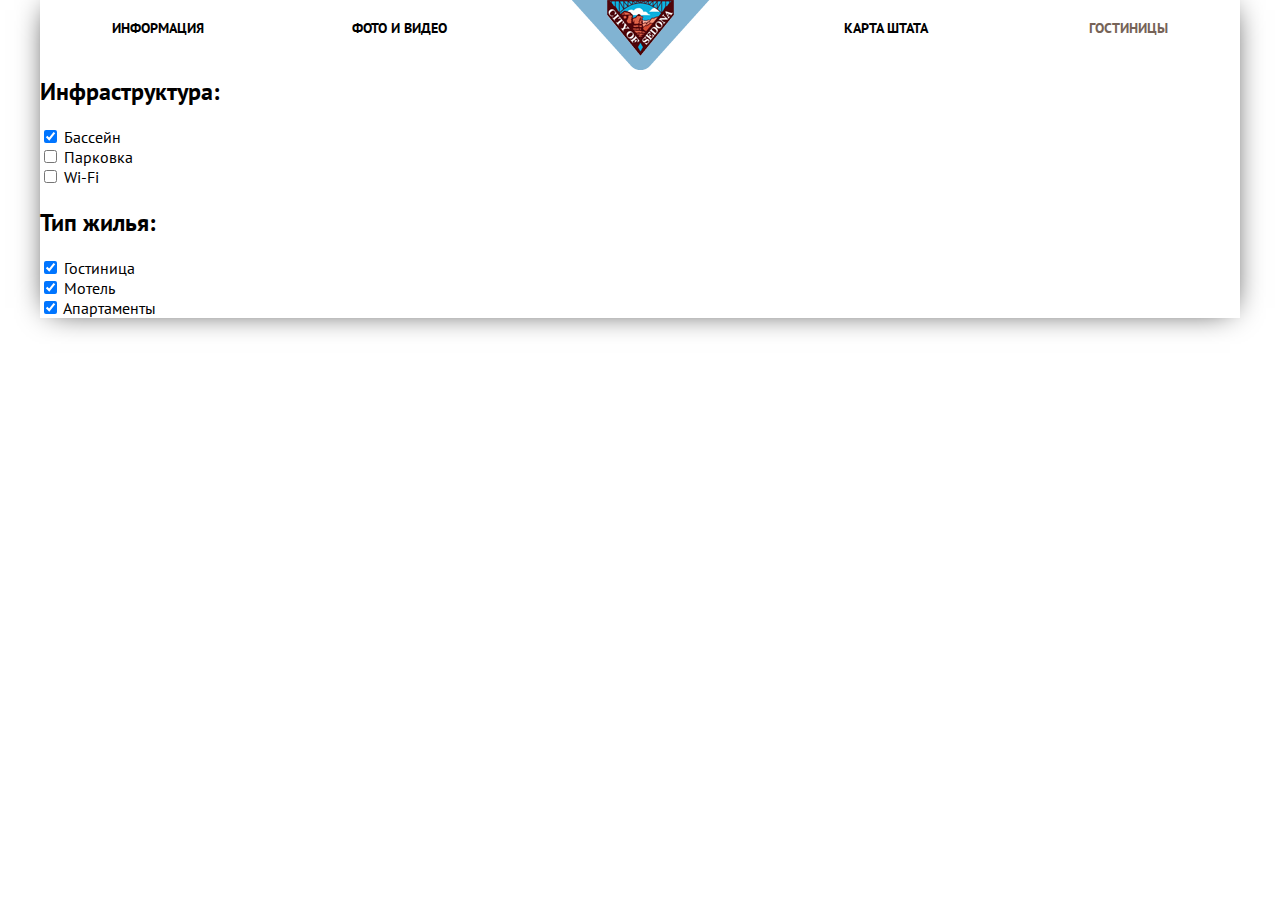
==== catalog.html @ 259949f2 "Начал разметку catalog.html" ====
<!DOCTYPE html>
<html lang="ru">
  <head>
    <meta charset="utf-8">
    <title>HTML Academy: Седона - Каталог</title>
    <link href="https://fonts.googleapis.com/css?family=PT+Sans:400,700&amp;subset=cyrillic" rel="stylesheet">
    <link href="css/style.css" rel="stylesheet">
  </head>
  <body>
    <header class="main-header">
      <a href="index.html"><img class="logo" src="img/logo.png" width="138" height="70"></a>
      <nav class="main-nav">
        <ul>
          <li>
            <a href="#">Информация</a>
          </li>
          <li>
            <a href="#">Фото и видео</a>
          </li>
          <li>
            <a href="#">Карта штата</a>
          </li>
          <li>
            <a class="current-menu-item">Гостиницы</a>
          </li>
        </ul>
      </nav>
    </header>
    <main>
      <form class="filter-block">
        <div class="filter-infrastructure">
          <h2>Инфраструктура:</h2>
          <div class="filter-item">
            <input class="filter-checkbox" type="checkbox" name="pool" id="filter-chbox-1" checked>
            <label for="filter-chbox-1">Бассейн</label>
          </div>
          <div class="filter-item">
            <input class="filter-checkbox" type="checkbox" name="parking" id="filter-chbox-2">
            <label for="filter-chbox-2">Парковка</label>
          </div>
          <div class="filter-item">
            <input class="filter-checkbox" type="checkbox" name="wi-fi" id="filter-chbox-3">
            <label for="filter-chbox-1">Wi-Fi</label>
          </div>
        </div>
        <div class="filter-type-of-hotel">
          <h2>Тип жилья:</h2>
          <div class="filter-item">
            <input class="filter-checkbox" type="checkbox" name="hotel" id="filter-chbox-4" checked>
            <label for="filter-chbox-4">Гостиница</label>
          </div>
          <div class="filter-item">
            <input class="filter-checkbox" type="checkbox" name="motel" id="filter-chbox-5" checked>
            <label for="filter-chbox-5">Мотель</label>
          </div>
          <div class="filter-item">
            <input class="filter-checkbox" type="checkbox" name="apartments" id="filter-chbox-6" checked>
            <label for="filter-chbox-6">Апартаменты</label>
          </div>
        </div>
      </form>
    </main>
  </body>
</html>
---- css/style.css ----
body {
  width: 1200px;
  margin: 0 auto;
  box-shadow: 0 0 30px -10px black;
  font-family: PT Sans, Arial, sans-serif;
  position: relative;
}

.main-header {
  position: relative;
}

.logo {
  position: absolute;
  z-index: 1000;
  left: 50%;
  margin-left: -68px;
}

.main-nav ul {
  width: 1056px;
  margin: 0 auto;
  padding: 0;
  list-style: none;
  font-size: 0;
}

.main-nav li {
  display: inline-block;
  padding-top: 15px;
  padding-bottom: 15px;
  width: 240px;
  font-size: 14px;
  line-height: 26px;
  text-transform: uppercase;
  color: black;
  font-weight: bold;
  text-align: left;
}

.main-nav li:nth-child(2) {
  margin-right: 96px;
}

.main-nav li:nth-child(3),
.main-nav li:last-child {
  text-align: right;
}

.main-nav a {
  text-decoration: none;
  color: black;
}

.main-nav a:hover {
  color: #81b3d2;
}

.main-nav a:active {
  color: rgba(0,0,0,0.3);
}

.landscape-block {
  position: relative;
  width: 1200px;
  height: 508px;
  background: url(../img/landscape.jpg) no-repeat center;
  margin-bottom: 62px;
}

.landscape-block::after {
  content: "";
  position: absolute;
  top: 452px;
  width: 1200px;
  height: 57px;
  background: url(../img/landscape-footer.png) no-repeat center;
}

.phrase-first-part {
  position: absolute;
  left: 506px;
  top: 76px;
  display: block;
  width: 188px;
  height: 45px;
  background: url(../img/welcome.png) no-repeat center;
  font-size: 0;
}

.phrase-second-part {
  position: absolute;
  left: 472px;
  top: 133px;
  display: block;
  width: 256px;
  height: 30px;
  background: url(../img/to-the-gorgeous.png) no-repeat center;
  font-size: 0;
}

.landscape-name {
  position: absolute;
  left: 371px;
  top: 215px;
  width: 458px;
  height: 78px;
  background: url(../img/sedona.png) no-repeat center;
  font-size: 0;
}

.slogan {
  position: absolute;
  left: 452px;
  top: 349px;
  width: 296px;
  height: 80px;
  background: url(../img/slogan.png) no-repeat center;
  font-size: 0;
}

.place-discr {
  width: 455px;
  margin: 0;
  margin-left: 380px;
  margin-bottom: 26px;
  padding: 0;
  font-size: 21px;
  line-height: 26px;
  font-weight: 700;
  text-align: center;
  text-transform: uppercase;
}

.start-of-description {
  width: 493px;
  margin: 0;
  margin-left: 360px;
  margin-bottom: 50px;
  padding: 0;
  font-size: 14px;
  line-height: 26px;
  font-weight: 400;
  text-align: center;
  text-transform: uppercase;
  color: #333333;
}

.advantages {
  font-size: 0;
  margin-bottom: 53px;
}

.advantages-item {
  width: 400px;
  display: inline-block;
  vertical-align: middle;
  background-color: #eeeeee;
  min-height: 256px;
}

.advantages-item:first-child,
.advantages-item:nth-child(2) {
  width: 1200px;
}

.advantages-item-wrapper {
  display: inline-block;
  width: 400px;
  height: 256px;
  background-color: #81b3d2;
  vertical-align: top;
  color: #ffffff;
}

.advantages-item-title {
  width: 160px;
  margin: 0 auto;
  margin-top: 46px;
  margin-bottom: 30px;
  font-size: 21px;
  line-height: 21px;
  font-weight: 700;
  text-transform: uppercase;
  text-align: center;
}

.advantages-item-number {
  position: relative;
  width: 50px;
  font-size: 14px;
  line-height: 21px;
  font-weight: 400;
  color: #333333;
  text-align: center;
  margin: 0 auto;
  margin-bottom: 20px;
}

.advantages-item-number::before {
  content: "";
  position: absolute;
  top: 9px;
  left: 0;
  width: 8px;
  height: 1px;
  background-color: #333333;
}

.advantages-item-number::after {
  content: "";
  position: absolute;
  top: 9px;
  left: 40px;
  width: 8px;
  height: 1px;
  background-color: #333333;
}

.first-number::before {
  background-color: white;
}

.first-number::after {
  background-color: white;
}

.second-number::before {
  background-color: white;
}

.second-number::after {
  background-color: white;
}

.advantages-item-description {
  width: 290px;
  font-size: 14px;
  line-height: 21px;
  font-weight: 400;
  color: #333333;
  text-align: center;
  margin: 0 auto;
  margin-bottom: 57px;
  text-transform: uppercase;
}

.another-color {
  color: #ffffff;
}

.advantages-item-pic {
  display: inline-block;
  vertical-align: top;
}

.recomendation {
  position: relative;
  display: inline-block;
  width: 400px;
  min-height: 330px;
  background-color: #ffffff;
}

.apartment::before {
  content: "";
  position: absolute;
  top: 60px;
  left: 162px;
  width: 75px;
  height: 72px;
  background: url(../img/apartment.png) no-repeat center;
}

.food::before {
  content: "";
  position: absolute;
  top: 60px;
  left: 163px;
  width: 74px;
  height: 70px;
  background: url(../img/food.png) no-repeat center;
}

.gift::before {
  content: "";
  position: absolute;
  top: 56px;
  left: 168px;
  width: 64px;
  height: 76px;
  background: url(../img/gift.png) no-repeat center;
}

.recomendation h2 {
  margin: 0 auto;
  margin-top: 160px;
  margin-bottom: 25px;
  font-size: 21px;
  line-height: 21px;
  font-weight: 700;
  text-transform: uppercase;
  text-align: center;
}

.recomendation p {
  width: 285px;
  font-size: 14px;
  line-height: 21px;
  font-weight: 400;
  color: #333333;
  text-align: center;
  margin: 0 auto;
  text-transform: uppercase;
}

.question {
  width: 300px;
  margin: 0 auto;
  margin-bottom: 27px;
  font-size: 30px;
  line-height: 30px;
  text-transform: uppercase;
  font-weight: 700;
}

.offer {
  width: 445px;
  margin: 0 auto;
  margin-bottom: 45px;
  font-size: 14px;
  color: #333333;
  line-height: 24px;
  text-transform: uppercase;
  font-weight: 400;
  text-align: center;
}

.btn {
  box-sizing: border-box;
  text-transform: uppercase;
  border-radius: none;
  border: none;
  outline: none;
  cursor: pointer;
}

.show-form {
  margin-left: 315px;
  width: 568px;
  padding: 32px 100px 27px;
  font-family: PT Sans, Arial, sans-serif;
  font-size: 21px;
  line-height: 26px;
  color: #ffffff;
  font-weight: 700;
  background-color: #766357;
}

.show-form:hover {
  background-color: #604e43;
}

.show-form:active {
  background-color: #503e33;
  color: rgba(255,255,255,0.3);
}

.main-footer {
  position: relative;
}

.footer-wrapper {
  position: absolute;
  z-index: 100;
  top: 473px;
  font-size: 0;
  background-color: #fdfdfd;
  width: 1200px;
  opacity: 0.9;
  vertical-align: top;
}

.clearfix::after {
  content: "";
  display: table;
  clear: both;
}

.map {
  height: 593px;
}

.interactive-map {
  position: absolute;
  top: 0;
  left: 0;
  z-index: 10;
}

.tag {
  float: left;
  width: 240px;
  font-size: 21px;
  line-height: 26px;
  text-transform: uppercase;
  font-weight: 700;
  text-align: center;
  margin-top: 46px;
  margin-left: 80px;
  margin-right: 205px;
}

.social-box {
  float: left;
  width: 150px;
  margin: 0;
  padding: 0;
  margin-top: 36px;
  margin-right: 214px;
  margin-bottom: 36px;
  font-size: 0;
  vertical-align: top;
}

.social-btn {
  position: relative;
  display: inline-block;
  width: 46px;
  height: 48px;
  background-color: #81b3d2;
  margin-right: 6px;
}

.social-btn:hover {
  background-color: #669ec0;
}

.social-btn:active {
  background-color: #5496bd;
}

.social-tw i {
  position: absolute;
  top: 17px;
  left: 15px;
  width: 17px;
  height: 15px;
  background: url(../img/twitter.png) no-repeat center;
}

.social-fb i {
  position: absolute;
  top: 13px;
  left: 18px;
  width: 10px;
  height: 19px;
  background: url(../img/fb.png) no-repeat center;
}

.social-tw:active i {
  opacity: 0.3;
}

.social-fb:active i {
  opacity: 0.3;
}

.social-yt:active i {
  opacity: 0.3;
}

.social-yt i {
  content: "";
  position: absolute;
  top: 16px;
  left: 13px;
  width: 20px;
  height: 16px;
  background: url(../img/youtube.png) no-repeat center;
}


.social-btn:last-child {
  margin-right: 0;
}

.creators {
  float: left;
  width: 240px;
  font-size: 0;
  margin-top: 40px;
}

.creators span {
  display: inline-block;
  font-size: 14px;
  line-height: 39px;
  color: black;
  font-weight: 400;
  text-transform: uppercase;
  margin-left: 15px;
  margin-right: 8px;
  vertical-align: bottom;
}

.creators a {
  font-size: 0;
  display: inline-block;
  width: 113px;
  height: 39px;
  background: url(../img/html-acad.png) no-repeat center;
  line-height: 39px;
}

.creators a:hover {
  background: url(../img/html-acad-hover.png) no-repeat center;
}

.creators a:active {
  background: url(../img/html-acad-active.png) no-repeat center;
}

.modal-box {
  display: none;
  position: absolute;
  bottom: 193px;
  left: 315px;
  box-sizing: border-box;
  width: 568px;
  background-color: #ffffff;
  padding: 55px;
  font-size: 0;
  box-shadow: 0 3px 20px -7px black;
  z-index: 2000;
}

.modal-box form {
  font-family: PT Sans, Arial, sans-serif;
}

.modal-box-show {
  display: block;
  animation-name: moving;
  animation-duration: 1s;
}

.modal-box label {
  font-size: 14px;
  line-height: 21px;
  font-weight: 700;
  color: #000000;
  text-transform: uppercase;
}

.check-in {
  position: relative;
}

.check-in input {
  position: relative;
  box-sizing: border-box;
  width: 346px;
  padding: 12px;
  font-size: 14px;
  line-height: 21px;
  font-weight: 700;
  color: #000000;
  text-transform: uppercase;
  background-color: #f2f2f2;
  border: none;
  margin-left: 22px;
  margin-bottom: 22px;
}

.check-out {
  position: relative;
}

.check-out input {
  position: relative;
  box-sizing: border-box;
  width: 346px;
  padding: 12px;
  font-size: 14px;
  line-height: 21px;
  font-weight: 700;
  color: #000000;
  text-transform: uppercase;
  background-color: #f2f2f2;
  border: none;
  margin-left: 18px;
  margin-bottom: 26px;
}

.calendar-input {
  position: absolute;
  top: 10px;
  right: 12px;
  width: 21px;
  height: 22px;
  background: url(../img/calendar.png) no-repeat center;
}

.calendar-output {
  position: absolute;
  top: 10px;
  right: 12px;
  width: 21px;
  height: 22px;
  background: url(../img/calendar.png) no-repeat center;
}

.calendar-input:hover,
.calendar-output:hover {
  background: url(../img/calendar-hover.png) no-repeat center;
}

.calendar-input:active,
.calendar-output:active {
  background: url(../img/calendar-active.png) no-repeat center;
}

.adults input,
.kids input {
  box-sizing: border-box;
  width: 38px;
  height: 38px;
  padding: 12px 15px;
  font-size: 14px;
  line-height: 21px;
  font-weight: 700;
  color: #000000;
  text-transform: uppercase;
  background-color: #f2f2f2;
  border: none;
}

.modal-box input:hover {
  background-color: #ebebeb;
}

.modal-box input:focus {
  box-sizing: border-box;
  background-color: #ffffff;
  border: 2px solid #e5e5e5;
  outline: none;
}

.check-in input:focus,
.check-out input:focus {
  padding: 10px;
}

.adults input:focus,
.kids input:focus {
  padding: 10px 13px;
}

.minus-btn,
.plus-btn {
  position: relative;
  width: 38px;
  height: 38px;
  margin: 0;
  border: none;
  outline: none;
  background-color: #f2f2f2;
  text-indent: -9999px;
  cursor: pointer;
  vertical-align: top;
}

.minus-btn::before {
  content: "";
  position: absolute;
  top: 18px;
  left: 13px;
  width: 12px;
  height: 3px;
  background: url(../img/minus.png) no-repeat center;
}

.minus-btn:hover::before {
  background: url(../img/minus-hover.png) no-repeat center;
}

.minus-btn:active::before {
  background: url(../img/minus-active.png) no-repeat center;
}

.plus-btn:hover::before {
  background: url(../img/plus-hover.png) no-repeat center;
}

.plus-btn:active::before {
  background: url(../img/plus-active.png) no-repeat center;
}

.plus-btn::before {
  content: "";
  position: absolute;
  top: 14px;
  left: 13px;
  width: 11px;
  height: 11px;
  background: url(../img/plus.png) no-repeat center;
}

.adults,
.kids {
  display: inline-block;
  vertical-align: middle;
}

.adults label {
  margin-right: 39px;
}

.adults {
  margin-right: 56px;
}

.kids label {
  margin-right: 25px;
}

.find-hotel {
  box-sizing: border-box;
  width: 458px;
  padding: 17px 150px;
  background-color: #81b3d2;
  margin-top: 54px;
  font-size: 21px;
  line-height: 26px;
  font-weight: 700;
  color: #ffffff;
}

.find-hotel:hover {
  background-color: #669ec0;
}

.find-hotel:active {
  background-color: #5496bd;
  color: rgba(255,255,255,0.3);
  box-shadow: inset 0 0 5px -2px black;
}

@keyframes moving {
  0% {
    transform: translateY(500px);
  }

  100% {
    transform: translateY(0);
  }
}

.main-nav .current-menu-item {
  color: #766357;
  cursor: default;
}

.main-nav .current-menu-item:hover {
  color: #766357;
}

.main-nav .current-menu-item:active {
  color: #766357;
}
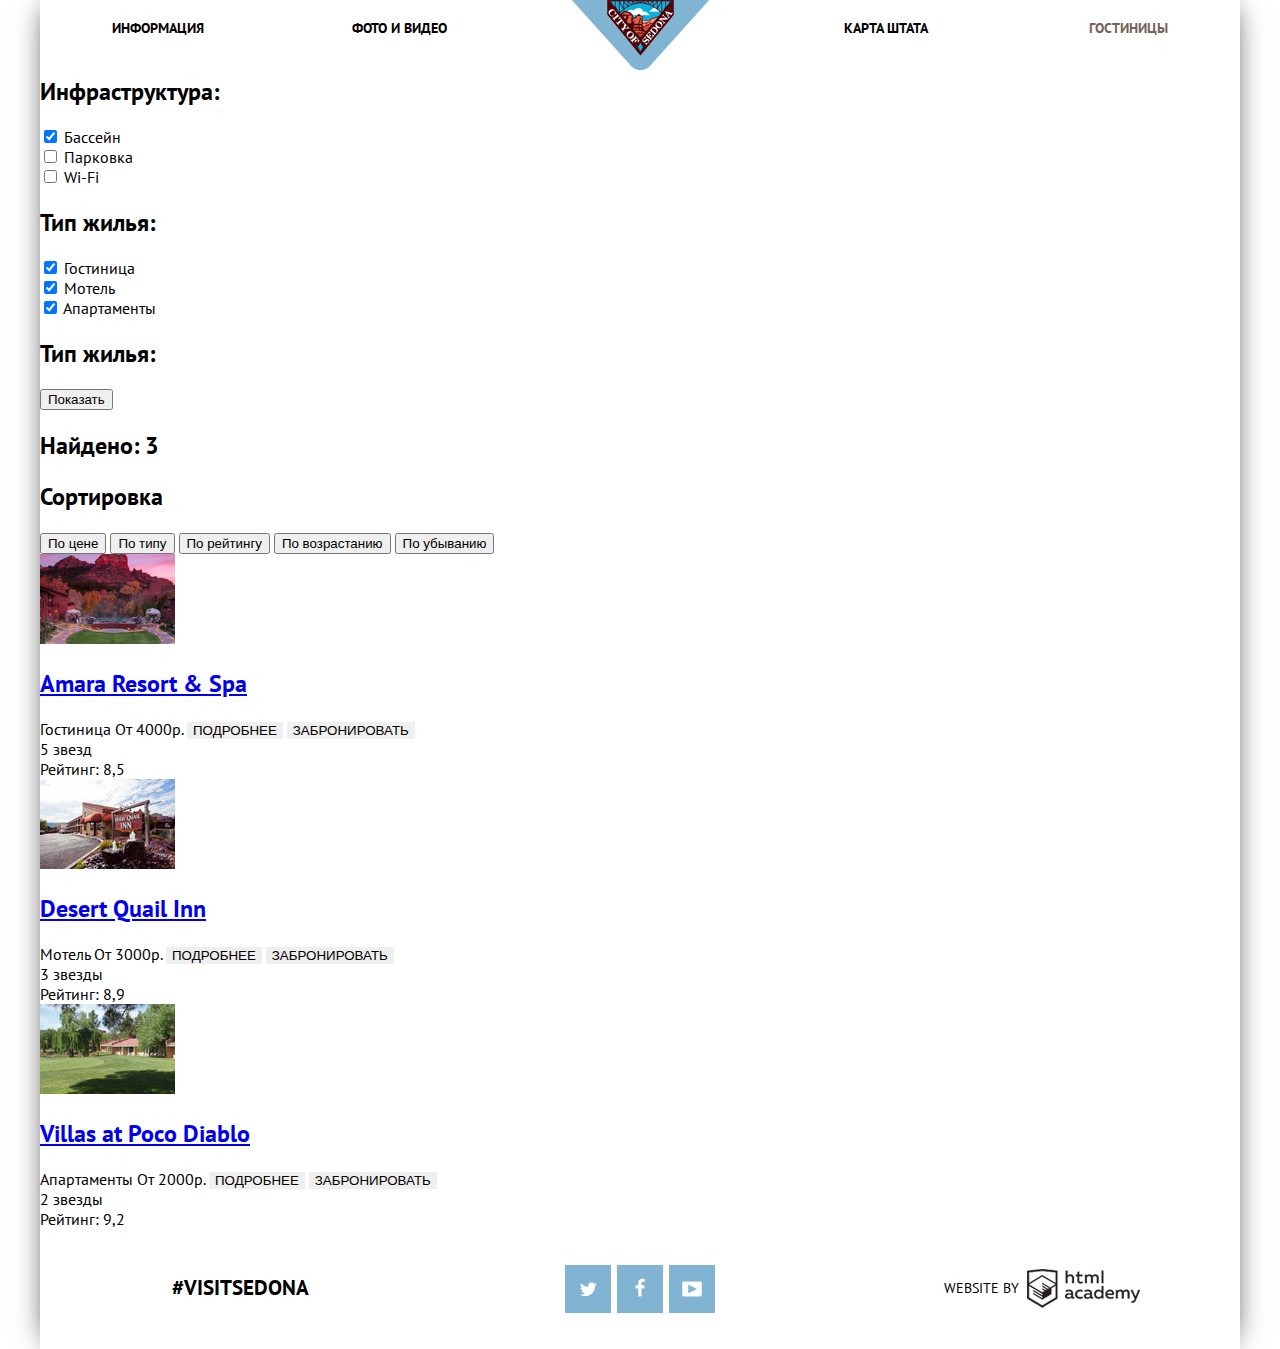
==== commit 67f2f2ec: "Добавил каталог и футер в catalog.html" ====
--- a/catalog.html
+++ b/catalog.html
@@ -58,7 +58,78 @@
             <label for="filter-chbox-6">Апартаменты</label>
           </div>
         </div>
+        <div class="price-per-day">
+          <h2>Тип жилья:</h2>
+          <button class="apply-ilters" type="submit">Показать</button>
+        </div>
       </form>
+      <div class="results-of-search">
+        <h2>Найдено: 3</h2>
+        <nav class="sort">
+          <h2>Сортировка</h2>
+          <button class="srt-btn">По цене</button>
+          <button class="srt-btn">По типу</button>
+          <button class="srt-btn">По рейтингу</button>
+          <button class="increase-btn">По возрастанию</button>
+          <button class="decrease-btn">По убыванию</button>
+        </nav>
+      </div>
+      <div class="catalog-list">
+        <article class="catalog-item">
+          <div class="catalog-item-info">
+            <a href="#" class="catalog-item-preview"><img src="img/hotel-1.jpg" width="135" height="90" alt="Amara Resort and Spa"></a>
+            <a href="#"><h2>Amara Resort &amp; Spa</h2></a>
+            <span class="type-of-item">Гостиница</span>
+            <span class="price-of-item">От 4000р.</span>
+            <button class="btn read-more" type="button">Подробнее</button>
+            <button class="btn book-it" type="button">Забронировать</button>
+          </div>
+          <div class="quality">
+            <div class="five-stars">5 звезд</div>
+            <div class="rating">Рейтинг: 8,5</div>
+          </div>
+        </article>
+        <article class="catalog-item">
+          <div class="catalog-item-info">
+            <a href="#" class="catalog-item-preview"><img src="img/hotel-2.jpg" width="135" height="90" alt="Desert Quail Inn"></a>
+            <a href="#"><h2>Desert Quail Inn</h2></a>
+            <span class="type-of-item">Мотель</span>
+            <span class="price-of-item">От 3000р.</span>
+            <button class="btn read-more" type="button">Подробнее</button>
+            <button class="btn book-it" type="button">Забронировать</button>
+          </div>
+          <div class="quality">
+            <div class="three-stars">3 звезды</div>
+            <div class="rating">Рейтинг: 8,9</div>
+          </div>
+        </article>
+        <article class="catalog-item">
+          <div class="catalog-item-info">
+            <a href="#" class="catalog-item-preview"><img src="img/hotel-3.jpg" width="135" height="90" alt="Villas at Poco Diablo"></a>
+            <a href="#"><h2>Villas at Poco Diablo</h2></a>
+            <span class="type-of-item">Апартаменты</span>
+            <span class="price-of-item">От 2000р.</span>
+            <button class="btn read-more" type="button">Подробнее</button>
+            <button class="btn book-it" type="button">Забронировать</button>
+          </div>
+          <div class="quality">
+            <div class="two-stars">2 звезды</div>
+            <div class="rating">Рейтинг: 9,2</div>
+          </div>
+        </article>
+      </div>
     </main>
+    <footer class="main-footer clearfix">
+      <div class="tag">#visitsedona</div>
+      <div class="social-box">
+        <a href="#" class="social-btn social-tw"><i></i>Twitter</a>
+        <a href="#" class="social-btn social-fb"><i></i>Facebook</a>
+        <a href="#" class="social-btn social-yt"><i></i>YouTube</a>
+      </div>
+      <div class="creators">
+        <span>Website by</span>
+        <a href="https://htmlacademy.ru/intensive/htmlcss">HTML Academy</a>
+      </div>
+    </footer>
   </body>
 </html>
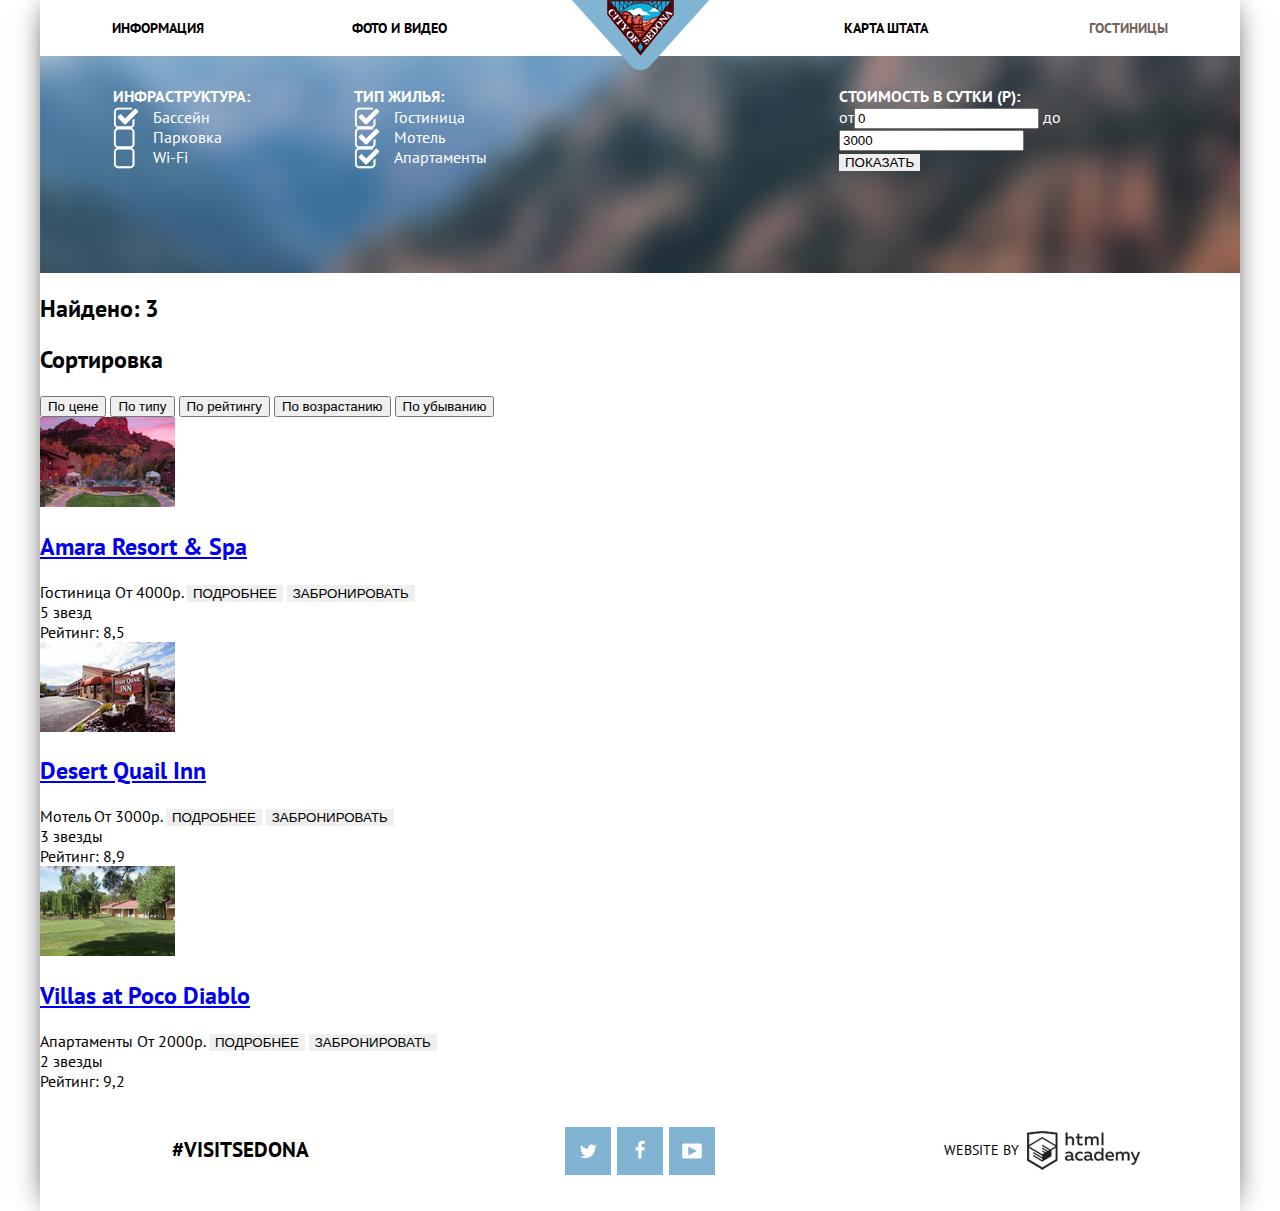
==== commit e70d858e: "Начал стилизацию фильтров" ====
--- a/catalog.html
+++ b/catalog.html
@@ -27,40 +27,50 @@
       </nav>
     </header>
     <main>
-      <form class="filter-block">
+      <form class="filter-block clearfix">
         <div class="filter-infrastructure">
           <h2>Инфраструктура:</h2>
           <div class="filter-item">
-            <input class="filter-checkbox" type="checkbox" name="pool" id="filter-chbox-1" checked>
+            <input class="filter-checkbox" type="checkbox" name="pool" id="filter-chbox-1" checked hidden>
             <label for="filter-chbox-1">Бассейн</label>
           </div>
           <div class="filter-item">
-            <input class="filter-checkbox" type="checkbox" name="parking" id="filter-chbox-2">
+            <input class="filter-checkbox" type="checkbox" name="parking" id="filter-chbox-2" hidden>
             <label for="filter-chbox-2">Парковка</label>
           </div>
           <div class="filter-item">
-            <input class="filter-checkbox" type="checkbox" name="wi-fi" id="filter-chbox-3">
-            <label for="filter-chbox-1">Wi-Fi</label>
+            <input class="filter-checkbox" type="checkbox" name="wi-fi" id="filter-chbox-3" hidden>
+            <label for="filter-chbox-3">Wi-Fi</label>
           </div>
         </div>
         <div class="filter-type-of-hotel">
           <h2>Тип жилья:</h2>
           <div class="filter-item">
-            <input class="filter-checkbox" type="checkbox" name="hotel" id="filter-chbox-4" checked>
+            <input class="filter-checkbox" type="checkbox" name="hotel" id="filter-chbox-4" checked hidden>
             <label for="filter-chbox-4">Гостиница</label>
           </div>
           <div class="filter-item">
-            <input class="filter-checkbox" type="checkbox" name="motel" id="filter-chbox-5" checked>
+            <input class="filter-checkbox" type="checkbox" name="motel" id="filter-chbox-5" checked hidden>
             <label for="filter-chbox-5">Мотель</label>
           </div>
           <div class="filter-item">
-            <input class="filter-checkbox" type="checkbox" name="apartments" id="filter-chbox-6" checked>
+            <input class="filter-checkbox" type="checkbox" name="apartments" id="filter-chbox-6" checked hidden>
             <label for="filter-chbox-6">Апартаменты</label>
           </div>
         </div>
-        <div class="price-per-day">
-          <h2>Тип жилья:</h2>
-          <button class="apply-ilters" type="submit">Показать</button>
+        <div class="filter-price-per-day">
+          <h2>Стоимость в сутки (р):</h2>
+          <div clss="price-range">
+            <label>от<input name="price-min" value="0">
+            </label>
+            <label>до<input name="price-max" value="3000">
+            </label>
+          </div>
+          <div class="scale">
+            <div class="bar">
+            </div>
+          </div>
+          <button class="btn apply-ilters" type="submit">Показать</button>
         </div>
       </form>
       <div class="results-of-search">
--- a/css/style.css
+++ b/css/style.css
@@ -757,15 +757,67 @@
   }
 }
 
-.main-nav .current-menu-item {
+.main-nav .current-menu-item,
+.main-nav .current-menu-item:hover,
+.main-nav .current-menu-item:active {
   color: #766357;
   cursor: default;
 }
 
-.main-nav .current-menu-item:hover {
-  color: #766357;
-}
-
-.main-nav .current-menu-item:active {
-  color: #766357;
-}
+.filter-block {
+  box-sizing: border-box;
+  min-height: 217px;
+  width: 1200px;
+  padding: 0 73px;
+  background: url(../img/filter-background.jpg) no-repeat 0 -60px;
+  color: #ffffff;
+}
+
+.filter-block h2 {
+  font-size: 16px;
+  line-height: 21px;
+  text-transform: uppercase;
+  font-weight: 700;
+  margin: 0;
+  margin-top: 30px;
+}
+
+.filter-item label {
+  position: relative;
+  padding-left: 40px;
+}
+
+.filter-item label::before {
+  content: "";
+  position: absolute;
+  top: 0;
+  left: 0;
+  width: 22px;
+  height: 22px;
+  background: url("../img/empty-box.png") no-repeat center;
+}
+
+ .filter-checkbox:checked + label::before {
+  content: "";
+  position: absolute;
+  top: 0;
+  left: 0;
+  width: 26px;
+  height: 22px;
+  background: url("../img/checked-box.png") no-repeat center;
+}
+
+.filter-infrastructure {
+  float: left;
+  width: 241px;
+}
+
+.filter-type-of-hotel {
+  float: left;
+  width: 288px;
+}
+
+.filter-price-per-day {
+  float: right;
+  width: 328px;
+}
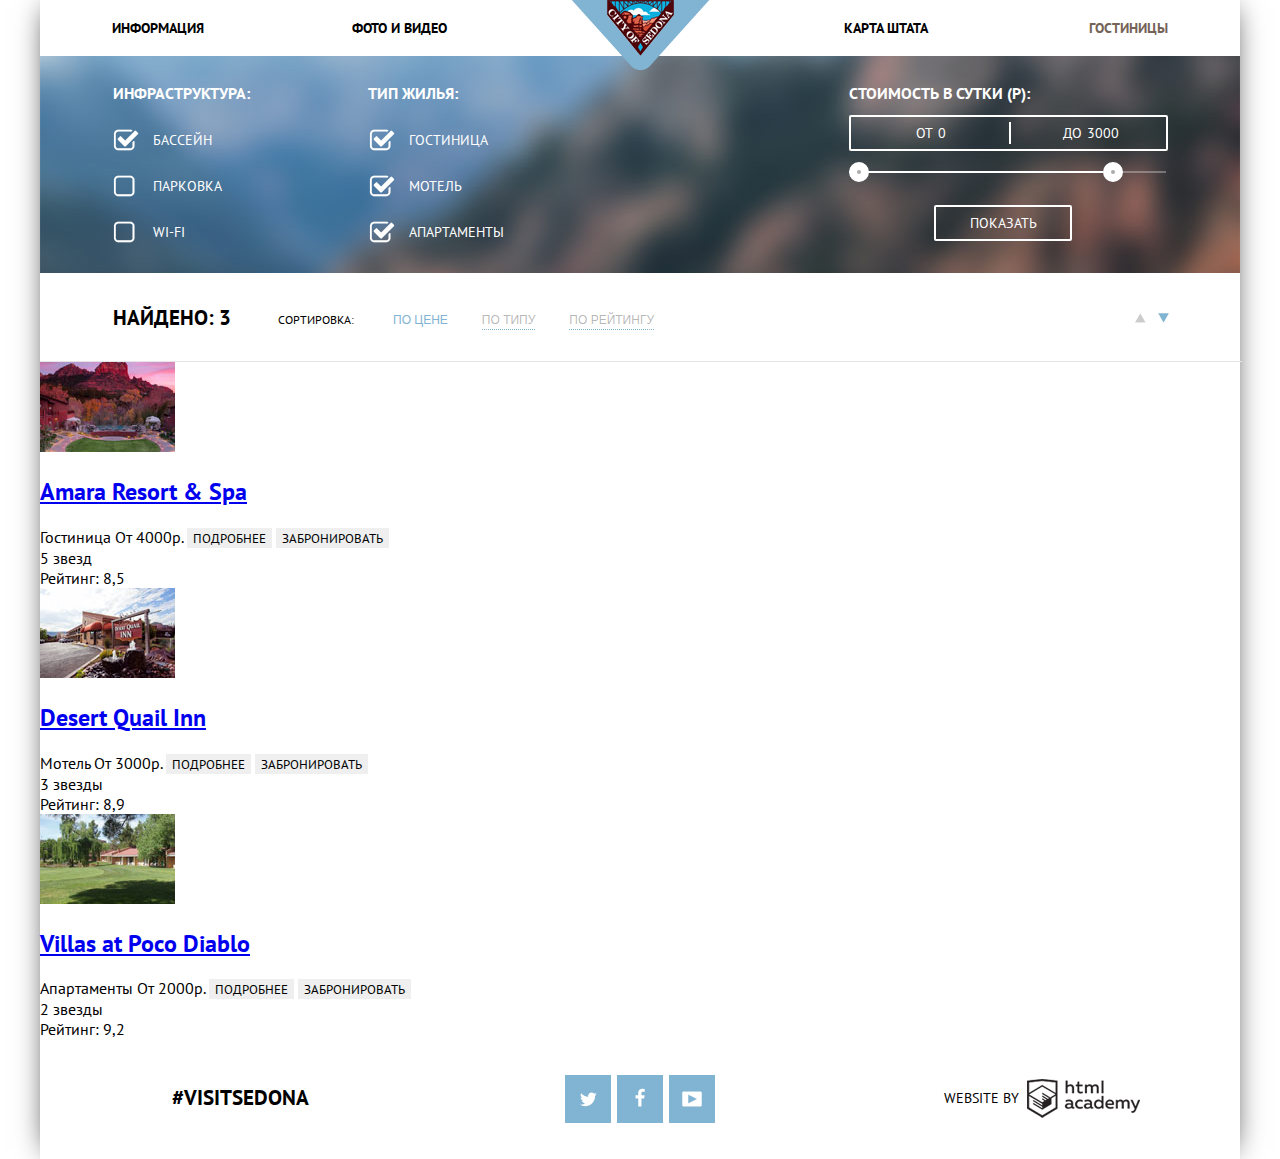
==== commit 36a6911a: "Закончил оформление фильтра и блока сортировки." ====
--- a/catalog.html
+++ b/catalog.html
@@ -60,7 +60,7 @@
         </div>
         <div class="filter-price-per-day">
           <h2>Стоимость в сутки (р):</h2>
-          <div clss="price-range">
+          <div class="price-range">
             <label>от<input name="price-min" value="0">
             </label>
             <label>до<input name="price-max" value="3000">
@@ -69,19 +69,27 @@
           <div class="scale">
             <div class="bar">
             </div>
+            <div class="bar-contol min-control">
+            </div>
+            <div class="bar-contol max-control">
+            </div>
           </div>
-          <button class="btn apply-ilters" type="submit">Показать</button>
+          <button class="btn apply-filters" type="submit">Показать</button>
         </div>
       </form>
-      <div class="results-of-search">
+      <div class="results-of-search clearfix">
         <h2>Найдено: 3</h2>
-        <nav class="sort">
-          <h2>Сортировка</h2>
-          <button class="srt-btn">По цене</button>
-          <button class="srt-btn">По типу</button>
-          <button class="srt-btn">По рейтингу</button>
-          <button class="increase-btn">По возрастанию</button>
-          <button class="decrease-btn">По убыванию</button>
+        <nav class="sort clearfix">
+          <h2>Сортировка:</h2>
+          <div class="sort-left">
+            <button class="srt-btn current-srt-btn">По цене</button>
+            <button class="srt-btn">По типу</button>
+            <button class="srt-btn">По рейтингу</button>
+          </div>
+          <div class="sort-right">
+            <button class="increase-btn">По возрастанию</button>
+            <button class="decrease-btn current-decrease-btn">По убыванию</button>
+          </div>
         </nav>
       </div>
       <div class="catalog-list">
--- a/css/style.css
+++ b/css/style.css
@@ -343,6 +343,7 @@
   border: none;
   outline: none;
   cursor: pointer;
+  font-family: inherit;
 }
 
 .show-form {
@@ -769,7 +770,7 @@
   min-height: 217px;
   width: 1200px;
   padding: 0 73px;
-  background: url(../img/filter-background.jpg) no-repeat 0 -60px;
+  background: url(../img/filter-background.jpg) no-repeat 0 -55px;
   color: #ffffff;
 }
 
@@ -779,18 +780,22 @@
   text-transform: uppercase;
   font-weight: 700;
   margin: 0;
-  margin-top: 30px;
+  margin-top: 27px;
 }
 
 .filter-item label {
   position: relative;
   padding-left: 40px;
+  font-size: 14px;
+  line-height: 22px;
+  font-weight: 400;
+  text-transform: uppercase;
 }
 
 .filter-item label::before {
   content: "";
   position: absolute;
-  top: 0;
+  top: -2px;
   left: 0;
   width: 22px;
   height: 22px;
@@ -800,7 +805,7 @@
  .filter-checkbox:checked + label::before {
   content: "";
   position: absolute;
-  top: 0;
+  top: -2px;
   left: 0;
   width: 26px;
   height: 22px;
@@ -821,3 +826,275 @@
   float: right;
   width: 328px;
 }
+
+.filter-price-per-day h2 {
+  margin-bottom: 11px;
+  margin-left: 10px;
+}
+
+.filter-infrastructure h2,
+.filter-type-of-hotel h2 {
+  margin-bottom: 25px;
+}
+
+.filter-type-of-hotel h2 {
+  margin-left: 14px;
+}
+
+.filter-type-of-hotel label {
+    margin-left: 15px;
+}
+
+.filter-item {
+  margin-bottom: 24px;
+}
+
+.price-range {
+  position: relative;
+  width: 315px;
+  border: 2px solid #ffffff;
+  border-radius: 2px;
+  background: none;
+  font-size: 0;
+  margin-bottom: 20px;
+  margin-left: 10px;
+}
+
+.price-range::before {
+  content: "";
+  position: absolute;
+  top: 50%;
+  left: 50%;
+  margin-top: -11px;
+  width: 2px;
+  height: 22px;
+  background-color: #ffffff;
+}
+
+.price-range label {
+  display: inline-block;
+  box-sizing: border-box;
+  width: 157px;
+  font-size: 14px;
+  line-height: 21px;
+  text-transform: uppercase;
+  font-weight: 400;
+  vertical-align: top;
+  padding-left: 65px;
+  padding-top: 6px;
+  padding-bottom: 5px;
+  cursor: pointer;
+}
+
+.price-range label:last-child {
+  padding-left: 55px;
+}
+
+.price-range input {
+  box-sizing: border-box;
+  width: 60px;
+  font-size: 14px;
+  line-height: 21px;
+  text-transform: uppercase;
+  font-weight: 400;
+  border: none;
+  background: none;
+  outline: none;
+  color: inherit;
+  font-family: inherit;
+  padding: 0 5px;
+}
+
+.scale {
+  position: relative;
+  width: 317px;
+  height: 2px;
+  background-color: rgba(255,255,255,0.3);
+  margin-bottom: 32px;
+  margin-left: 10px;
+}
+
+.bar {
+  width: 80%;
+  height: 2px;
+  background-color: #ffffff;
+}
+
+.bar-contol{
+  position: absolute;
+  top: -9px;
+  width: 4px;
+  height: 4px;
+  background-color: #ababab;
+  border: 8px solid #ffffff;
+  border-radius: 50%;
+  cursor: pointer;
+}
+
+.bar-contol:hover {
+  background-color: #1c4f80;
+}
+
+.min-control {
+  left: 0;
+}
+
+.max-control {
+  left: 80%;
+}
+
+.apply-filters {
+  box-sizing: border-box;
+  width: 138px;
+  color: inherit;
+  background: none;
+  border: 2px solid #ffffff;
+  border-radius: 2px;
+  padding: 6px 10px 5px;
+  font-size: 14px;
+  line-height: 21px;
+  font-weight: 400;
+  margin-left: 95px;
+}
+
+.apply-filters:hover {
+  background-color: #ffffff;
+  color: #000000;
+}
+
+.results-of-search {
+  width: 1056px;
+  padding: 0 73px;
+  border-bottom: 1px solid #e5e5e5;
+}
+
+.results-of-search h2 {
+  width: 150px;
+  float: left;
+  margin: 0;
+  margin-top: 32px;
+  margin-bottom: 30px;
+  font-size: 21px;
+  line-height: 26px;
+  text-transform: uppercase;
+  font-weight: 700;
+}
+
+.sort {
+  width: 906px;
+  float: right;
+}
+
+.sort h2 {
+  float: left;
+  width: 91px;
+  font-size: 12px;
+  line-height: 18px;
+  font-weight: 400;
+  margin: 0;
+  margin-top: 38px;
+  text-align: right;
+}
+
+.sort-left {
+  float: left;
+  width: 488px;
+}
+
+.srt-btn {
+  padding: 0;
+  font-size: 12px;
+  line-height: 18px;
+  font-weight: 400;
+  margin: 0;
+  margin-top: 38px;
+  color: rgba(0,0,0,0.3);
+  background: none;
+  border: none;
+  border-bottom: 1px dotted #81b3d2;
+  outline: none;
+  text-transform: uppercase;
+  cursor: pointer;
+  margin-right: 30px;
+}
+
+.srt-btn:hover {
+  color: #81b3d2;
+}
+
+.srt-btn:active {
+  color: #000000;
+  border-bottom: none;
+}
+
+.current-srt-btn,
+.current-srt-btn:hover,
+.current-srt-btn:active {
+  color: #81b3d2;
+  border-bottom: none;
+}
+
+.srt-btn:first-child {
+  margin-left: 39px;
+}
+
+.srt-btn:last-child {
+  margin-right: 0;
+}
+
+.sort-right {
+  float: right;
+  width: 241px;
+  text-align: right;;
+}
+
+.increase-btn {
+  cursor: pointer;
+  font-size: 0;
+  margin: 0;
+  margin-top: 40px;
+  padding: 0;
+  border: none;
+  background: none;
+  outline: none;
+  width: 11px;
+  height: 10px;
+  background: url(../img/increase.png) no-repeat center;
+}
+
+.increase-btn:hover {
+  background: url(../img/increase-hover.png) no-repeat center;
+}
+
+.increase-btn:active {
+  background: url(../img/increase-active.png) no-repeat center;
+}
+
+.decrease-btn {
+  cursor: pointer;
+  font-size: 0;
+  margin: 0;
+  margin-top: 40px;
+  margin-left: 8px;
+  padding: 0;
+  border: none;
+  background: none;
+  outline: none;
+  width: 11px;
+  height: 10px;
+  background: url(../img/decrease.png) no-repeat center;
+}
+
+.decrease-btn:hover {
+  background: url(../img/decrease-hover.png) no-repeat center;
+}
+
+.decrease-btn:active {
+  background: url(../img/decrease-active.png) no-repeat center;
+}
+
+.current-decrease-btn,
+.current-decrease-btn:hover,
+.current-decrease-btn:active {
+  background: url(../img/decrease-active.png) no-repeat center;
+}
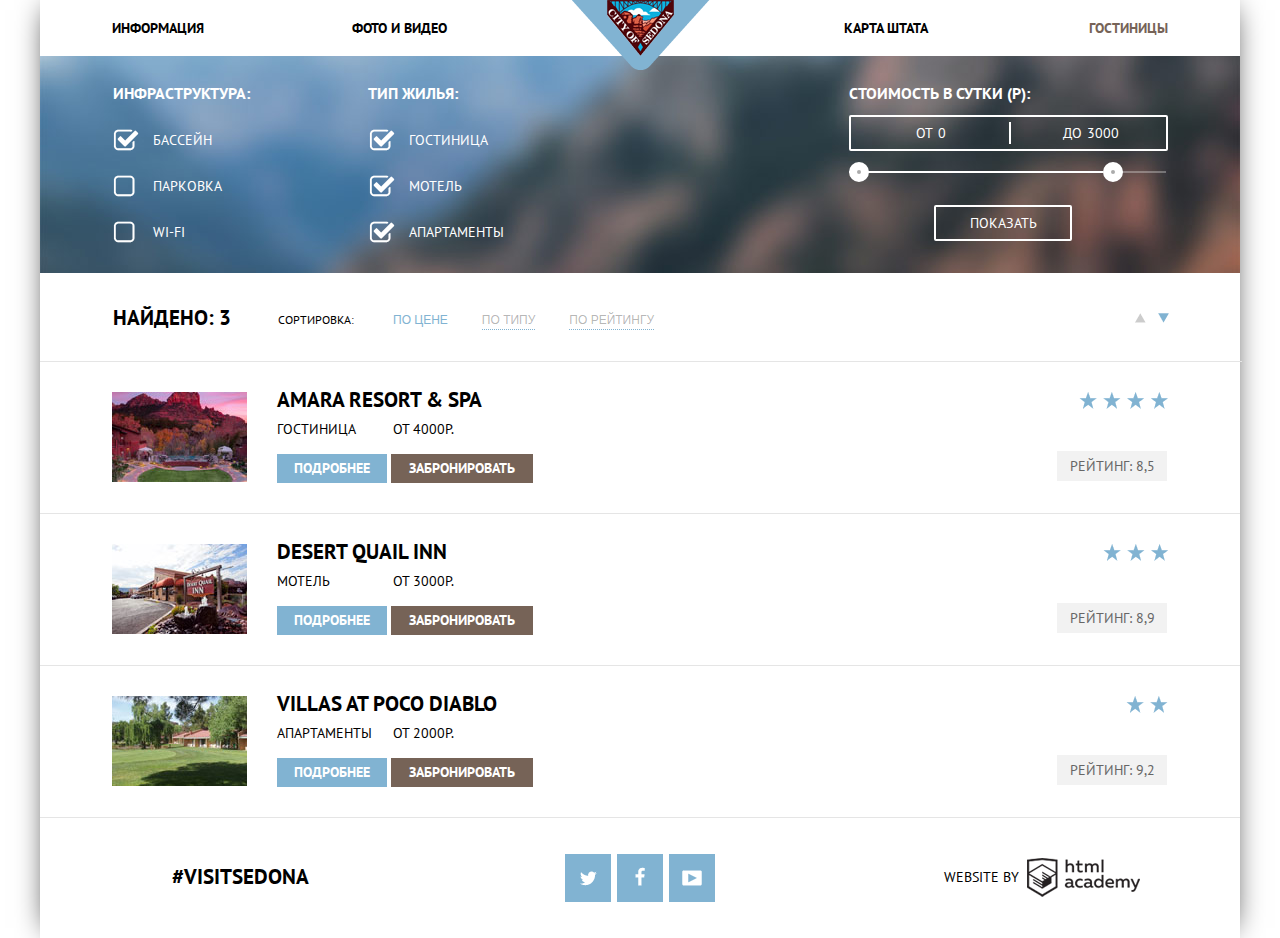
==== commit 8dc8995b: "Закончил формление каталога, изменил анимацию." ====
--- a/catalog.html
+++ b/catalog.html
@@ -8,7 +8,7 @@
   </head>
   <body>
     <header class="main-header">
-      <a href="index.html"><img class="logo" src="img/logo.png" width="138" height="70"></a>
+      <a href="index.html"><img class="logo" src="img/logo.png" width="138" height="70" alt="Логотип-Седона"></a>
       <nav class="main-nav">
         <ul>
           <li>
@@ -93,44 +93,56 @@
         </nav>
       </div>
       <div class="catalog-list">
-        <article class="catalog-item">
-          <div class="catalog-item-info">
+        <article class="catalog-item clearfix">
+          <div class="catalog-item-left">
             <a href="#" class="catalog-item-preview"><img src="img/hotel-1.jpg" width="135" height="90" alt="Amara Resort and Spa"></a>
-            <a href="#"><h2>Amara Resort &amp; Spa</h2></a>
-            <span class="type-of-item">Гостиница</span>
-            <span class="price-of-item">От 4000р.</span>
-            <button class="btn read-more" type="button">Подробнее</button>
-            <button class="btn book-it" type="button">Забронировать</button>
+            <a href="#" class="catalog-item-title"><h2>Amara Resort &amp; Spa</h2></a>
+            <div class="type-and-price">
+              <span>Гостиница</span>
+              <span>От 4000р.</span>
+            </div>
+            <div class="catalog-item-btns">
+              <button class="btn read-more" type="button">Подробнее</button>
+              <button class="btn book-it" type="button">Забронировать</button>
+            </div>
           </div>
-          <div class="quality">
+          <div class="catalog-item-right">
             <div class="five-stars">5 звезд</div>
             <div class="rating">Рейтинг: 8,5</div>
           </div>
         </article>
-        <article class="catalog-item">
-          <div class="catalog-item-info">
+        <article class="catalog-item clearfix">
+          <div class="catalog-item-left">
             <a href="#" class="catalog-item-preview"><img src="img/hotel-2.jpg" width="135" height="90" alt="Desert Quail Inn"></a>
-            <a href="#"><h2>Desert Quail Inn</h2></a>
-            <span class="type-of-item">Мотель</span>
-            <span class="price-of-item">От 3000р.</span>
-            <button class="btn read-more" type="button">Подробнее</button>
-            <button class="btn book-it" type="button">Забронировать</button>
+            <a href="#" class="catalog-item-title"><h2>Desert Quail Inn</h2></a>
+            <div class="type-and-price">
+              <span>Мотель</span>
+              <span>От 3000р.</span>
+            </div>
+            <div class="catalog-item-btns">
+              <button class="btn read-more" type="button">Подробнее</button>
+              <button class="btn book-it" type="button">Забронировать</button>
+            </div>
           </div>
-          <div class="quality">
+          <div class="catalog-item-right">
             <div class="three-stars">3 звезды</div>
             <div class="rating">Рейтинг: 8,9</div>
           </div>
         </article>
-        <article class="catalog-item">
-          <div class="catalog-item-info">
+        <article class="catalog-item clearfix">
+          <div class="catalog-item-left">
             <a href="#" class="catalog-item-preview"><img src="img/hotel-3.jpg" width="135" height="90" alt="Villas at Poco Diablo"></a>
-            <a href="#"><h2>Villas at Poco Diablo</h2></a>
-            <span class="type-of-item">Апартаменты</span>
-            <span class="price-of-item">От 2000р.</span>
-            <button class="btn read-more" type="button">Подробнее</button>
-            <button class="btn book-it" type="button">Забронировать</button>
+            <a href="#" class="catalog-item-title"><h2>Villas at Poco Diablo</h2></a>
+            <div class="type-and-price">
+              <span>Апартаменты</span>
+              <span>От 2000р.</span>
+            </div>
+            <div class="catalog-item-btns">
+              <button class="btn read-more" type="button">Подробнее</button>
+              <button class="btn book-it" type="button">Забронировать</button>
+            </div>
           </div>
-          <div class="quality">
+          <div class="catalog-item-right">
             <div class="two-stars">2 звезды</div>
             <div class="rating">Рейтинг: 9,2</div>
           </div>
--- a/css/style.css
+++ b/css/style.css
@@ -117,6 +117,12 @@
   height: 80px;
   background: url(../img/slogan.png) no-repeat center;
   font-size: 0;
+}
+
+main {
+  position: relative;
+  z-index: 100;
+  background-color: #ffffff;
 }
 
 .place-discr {
@@ -343,7 +349,7 @@
   border: none;
   outline: none;
   cursor: pointer;
-  font-family: inherit;
+  font-family: PT Sans, Arial, sans-serif;
 }
 
 .show-form {
@@ -525,7 +531,7 @@
 .modal-box {
   display: none;
   position: absolute;
-  bottom: 193px;
+  top: 2160px;
   left: 315px;
   box-sizing: border-box;
   width: 568px;
@@ -533,7 +539,7 @@
   padding: 55px;
   font-size: 0;
   box-shadow: 0 3px 20px -7px black;
-  z-index: 2000;
+  z-index: 20;
 }
 
 .modal-box form {
@@ -750,7 +756,7 @@
 
 @keyframes moving {
   0% {
-    transform: translateY(500px);
+    transform: translateY(-500px);
   }
 
   100% {
@@ -1098,3 +1104,153 @@
 .current-decrease-btn:active {
   background: url(../img/decrease-active.png) no-repeat center;
 }
+
+.catalog-item {
+  box-sizing: border-box;
+  width: 1200px;
+  padding: 30px 72px;
+  border-bottom: 1px solid #e5e5e5;
+}
+
+.catalog-item-left {
+  float: left;
+  width: 528px;
+}
+
+.catalog-item-left img {
+  float: left;
+  margin-right: 30px;
+}
+
+.catalog-item-title  {
+  display: block;
+  float: left;
+  text-decoration: none;
+  color: #000000;
+  margin-bottom: 12px;
+}
+
+.catalog-item-title:hover {
+  color: #81b3d2;
+}
+
+.catalog-item-title:active {
+  color: rgba(0,0,0,0.3);
+}
+
+.catalog-item-title h2 {
+  margin: 0;
+  padding: 0;
+  font-size: 21px;
+  line-height: 15px;
+  text-transform: uppercase;
+}
+
+.type-and-price {
+  float: left;
+  width: 260px;
+  font-size: 0;
+  margin-bottom: 14px;
+}
+
+.type-and-price span {
+  display: inline-block;
+  font-size: 14px;
+  line-height: 21px;
+  color: 333333;
+  font-weight: 400;
+  text-transform: uppercase;
+}
+
+.type-and-price span:first-child {
+  width: 99px;
+  margin-right: 17px;
+}
+
+.catalog-item-btns {
+  float: left;
+  width: 260px;
+}
+
+.read-more {
+  width: 110px;
+  padding: 4px 16px;
+  font-size: 14px;
+  line-height: 21px;
+  color: #ffffff;
+  font-weight: 700;
+  background-color: #81b3d2;
+}
+
+.read-more:hover {
+  background-color: #669ec0;
+}
+
+.read-more:active {
+  color: rgba(255,255,255,0.3);
+  background-color: #5496bd;
+}
+
+.book-it {
+  width: 142px;
+  padding: 4px 16px;
+  font-size: 14px;
+  line-height: 21px;
+  color: #ffffff;
+  font-weight: 700;
+  background-color: #766357;
+}
+
+.book-it:hover {
+  background-color: #604e43;
+}
+
+.book-it:active {
+  color: rgba(255,255,255,0.3);
+  background-color: #503e33;
+}
+
+.catalog-item-right {
+  float: right;
+  width: 241px;
+}
+
+.five-stars {
+  font-size: 0;
+  width: 89px;
+  height: 17px;
+  background: url(../img/5-stars.png) no-repeat center;
+  margin-left: 152px;
+  margin-bottom: 42px;
+}
+
+.three-stars {
+  font-size: 0;
+  width: 65px;
+  height: 17px;
+  background: url(../img/3-stars.png) no-repeat center;
+  margin-left: 176px;
+  margin-bottom: 42px;
+}
+
+.two-stars {
+  font-size: 0;
+  width: 42px;
+  height: 17px;
+  background: url(../img/2-stars.png) no-repeat center;
+  margin-left: 199px;
+  margin-bottom: 42px;
+}
+
+.rating {
+  box-sizing: border-box;
+  width: 110px;
+  padding: 5px 12px 4px;
+  font-size: 14px;
+  line-height: 21px;
+  text-transform: uppercase;
+  color: #666666;
+  background-color: #f2f2f2;
+  text-align: center;
+  margin-left: 130px;
+}
